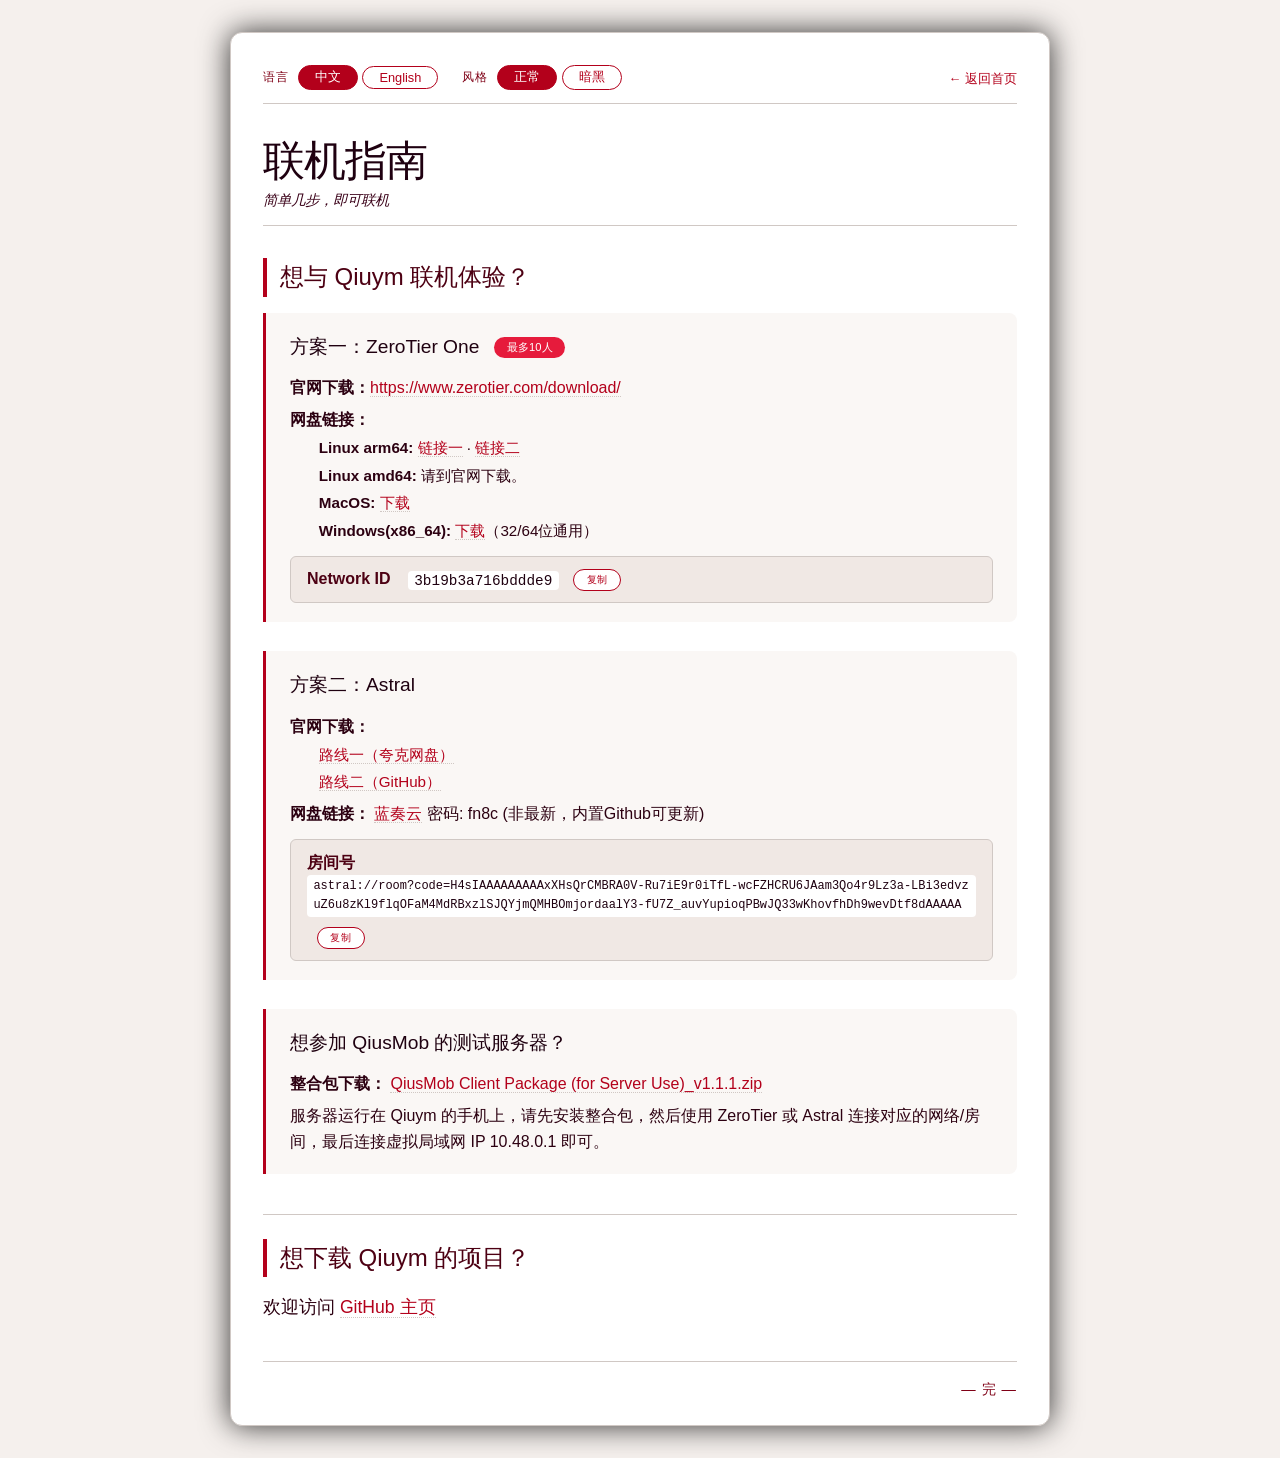
==== tutorial/index.html @ b1def3f1 "Add home" ====
<!DOCTYPE html>
<html lang="zh-CN">
<head>
    <meta charset="UTF-8" />
    <meta name="viewport" content="width=device-width, initial-scale=1.0" />
    <title>qym1421.■■■.■</title>
    <link rel="stylesheet" href="../style.css" />
</head>
<body>
    <div id="app">
        <!-- 控制栏 -->
        <div class="control-bar">
            <div class="lang-group">
                <span class="label">语言</span>
                <button class="lang-btn active" data-lang="zh">中文</button>
                <button class="lang-btn" data-lang="en">English</button>
            </div>
            <div class="style-group">
                <span class="label">风格</span>
                <button class="style-btn active" data-theme="light">正常</button>
                <button class="style-btn" data-theme="dark">暗黑</button>
            </div>
            <div style="margin-left: auto;">
                <a href="../" style="font-size:0.8rem; border-bottom:none;">← 返回首页</a>
            </div>
        </div>

        <!-- ===== 中文内容 ===== -->
        <div id="content-zh" class="content active">
            <header>
                <h1 id="zh-title">联机指南</h1>
                <p id="zh-sub" class="sub">简单几步，即可联机</p>
            </header>

            <section class="tutorial">
                <h2>想与 Qiuym 联机体验？</h2>

                <!-- 方案一 -->
                <div class="scheme">
                    <h3>方案一：ZeroTier One <span class="badge">最多10人</span></h3>
                    <ul class="links">
                        <li><strong>官网下载：</strong><a href="https://www.zerotier.com/download/" target="_blank">https://www.zerotier.com/download/</a></li>
                        <li><strong>网盘链接：</strong>
                            <ul>
                                <li><strong>Linux arm64:</strong> <a href="https://1847638099.share.123pan.cn/123pan/2h2dvd-NanQd" target="_blank">链接一</a> · <a href="https://1847638099.share.123pan.cn/123pan/2h2dvd-L2jQd" target="_blank">链接二</a></li>
                                <li><strong>Linux amd64:</strong> 请到官网下载。</li>
                                <li><strong>MacOS:</strong> <a href="https://1847638099.share.123pan.cn/123pan/2h2dvd-NanQd" target="_blank">下载</a></li>
                                <li><strong>Windows(x86_64):</strong> <a href="https://1847638099.share.123pan.cn/123pan/2h2dvd-NanQd" target="_blank">下载</a>（32/64位通用）</li>
                            </ul>
                        </li>
                    </ul>
                    <p class="net-id">
                        <strong>Network ID</strong>
                        <span class="id">3b19b3a716bddde9</span>
                        <button class="copy-btn" data-copy="3b19b3a716bddde9">复制</button>
                    </p>
                </div>

                <!-- 方案二 -->
                <div class="scheme">
                    <h3>方案二：Astral</h3>
                    <ul class="links">
                        <li><strong>官网下载：</strong>
                            <ul>
                                <li><a href="https://astral.fan/quick-start/download-install/" target="_blank">路线一（夸克网盘）</a></li>
                                <li><a href="https://github.com/ldoubil/astral/releases/tag/v2.9.12" target="_blank">路线二（GitHub）</a></li>
                            </ul>
                        </li>
                        <li><strong>网盘链接：</strong> <a href="https://wwbbs.lanzouq.com/iJL3G41gvura" target="_blank">蓝奏云</a> 密码: fn8c (非最新，内置Github可更新)</li>
                    </ul>
                    <p class="room">
                        <strong>房间号</strong>
                        <span class="code">astral://room?code=H4sIAAAAAAAAAxXHsQrCMBRA0V-Ru7iE9r0iTfL-wcFZHCRU6JAam3Qo4r9Lz3a-LBi3edvzuZ6u8zKl9flqOFaM4MdRBxzlSJQYjmQMHBOmjordaalY3-fU7Z_auvYupioqPBwJQ33wKhovfhDh9wevDtf8dAAAAA</span>
                        <button class="copy-btn" data-copy="astral://room?code=H4sIAAAAAAAAAxXHsQrCMBRA0V-Ru7iE9r0iTfL-wcFZHCRU6JAam3Qo4r9Lz3a-LBi3edvzuZ6u8zKl9flqOFaM4MdRBxzlSJQYjmQMHBOmjordaalY3-fU7Z_auvYupioqPBwJQ33wKhovfhDh9wevDtf8dAAAAA">复制</button>
                    </p>
                </div>

                <!-- 测试服务器 -->
                <div class="scheme" id="zh-server-test">
                    <h3 id="zh-server-title">想参加 QiusMob 的测试服务器？</h3>
                    <ul class="links">
                        <li><strong>整合包下载：</strong> <a href="download/QiusMob%20Client%20Package%20(for%20Server%20Use)_v1.1.1.zip" target="_blank">QiusMob Client Package (for Server Use)_v1.1.1.zip</a></li>
                    </ul>
                    <p id="zh-server-desc" class="server-desc">服务器运行在 Qiuym 的手机上，请先安装整合包，然后使用 ZeroTier 或 Astral 连接对应的网络/房间，最后连接虚拟局域网 IP <code>10.48.0.1</code> 即可。</p>
                </div>

                <!-- 项目 -->
                <div class="project">
                    <h2>想下载 Qiuym 的项目？</h2>
                    <p>欢迎访问 <a href="https://github.com/qym1421/" target="_blank">GitHub 主页</a></p>
                </div>
            </section>

            <footer>
                <p id="zh-footer">— 完 —</p>
            </footer>
        </div>

        <!-- ===== 英文内容 ===== -->
        <div id="content-en" class="content">
            <header>
                <h1 id="en-title">Connection Guide</h1>
                <p id="en-sub" class="sub">Get started in a few steps</p>
            </header>

            <section class="tutorial">
                <h2>Want to play with Qiuym?</h2>

                <!-- 方案一 -->
                <div class="scheme">
                    <h3>Option 1: ZeroTier One <span class="badge">up to 10 players</span></h3>
                    <ul class="links">
                        <li><strong>Official site:</strong> <a href="https://www.zerotier.com/download/" target="_blank">https://www.zerotier.com/download/</a></li>
                        <li><strong>Cloud links:</strong>
                            <ul>
                                <li><strong>Linux arm64:</strong> <a href="https://1847638099.share.123pan.cn/123pan/2h2dvd-NanQd" target="_blank">Link 1</a> · <a href="https://1847638099.share.123pan.cn/123pan/2h2dvd-L2jQd" target="_blank">Link 2</a></li>
                                <li><strong>Linux amd64:</strong> Download from official site.</li>
                                <li><strong>MacOS:</strong> <a href="https://1847638099.share.123pan.cn/123pan/2h2dvd-NanQd" target="_blank">Download</a></li>
                                <li><strong>Windows(x86_64):</strong> <a href="https://1847638099.share.123pan.cn/123pan/2h2dvd-NanQd" target="_blank">Download</a> (32/64-bit universal)</li>
                            </ul>
                        </li>
                    </ul>
                    <p class="net-id">
                        <strong>Network ID</strong>
                        <span class="id">3b19b3a716bddde9</span>
                        <button class="copy-btn" data-copy="3b19b3a716bddde9">Copy</button>
                    </p>
                </div>

                <!-- 方案二 -->
                <div class="scheme">
                    <h3>Option 2: Astral</h3>
                    <ul class="links">
                        <li><strong>Official site:</strong>
                            <ul>
                                <li><a href="https://astral.fan/quick-start/download-install/" target="_blank">Route 1 (Quark)</a></li>
                                <li><a href="https://github.com/ldoubil/astral/releases/tag/v2.9.12" target="_blank">Route 2 (GitHub)</a></li>
                            </ul>
                        </li>
                        <li><strong>Cloud link:</strong> <a href="https://wwbbs.lanzouq.com/iJL3G41gvura" target="_blank">Lanzou</a> Password: fn8c (not latest, update via built-in GitHub)</li>
                    </ul>
                    <p class="room">
                        <strong>Room code</strong>
                        <span class="code">astral://room?code=H4sIAAAAAAAAAxXHsQrCMBRA0V-Ru7iE9r0iTfL-wcFZHCRU6JAam3Qo4r9Lz3a-LBi3edvzuZ6u8zKl9flqOFaM4MdRBxzlSJQYjmQMHBOmjordaalY3-fU7Z_auvYupioqPBwJQ33wKhovfhDh9wevDtf8dAAAAA</span>
                        <button class="copy-btn" data-copy="astral://room?code=H4sIAAAAAAAAAxXHsQrCMBRA0V-Ru7iE9r0iTfL-wcFZHCRU6JAam3Qo4r9Lz3a-LBi3edvzuZ6u8zKl9flqOFaM4MdRBxzlSJQYjmQMHBOmjordaalY3-fU7Z_auvYupioqPBwJQ33wKhovfhDh9wevDtf8dAAAAA">Copy</button>
                    </p>
                </div>

                <!-- 测试服务器 -->
                <div class="scheme" id="en-server-test">
                    <h3 id="en-server-title">Want to join QiusMob test server?</h3>
                    <ul class="links">
                        <li><strong>Package download:</strong> <a href="download/QiusMob%20Client%20Package%20(for%20Server%20Use)_v1.1.1.zip" target="_blank">QiusMob Client Package (for Server Use)_v1.1.1.zip</a></li>
                    </ul>
                    <p id="en-server-desc" class="server-desc">The server runs on Qiuym's phone. Install the package, use ZeroTier or Astral to join the network/room, then connect to virtual LAN IP <code>10.48.0.1</code>.</p>
                </div>

                <!-- 项目 -->
                <div class="project">
                    <h2>Want Qiuym's projects?</h2>
                    <p>Visit <a href="https://github.com/qym1421/" target="_blank">GitHub homepage</a></p>
                </div>
            </section>

            <footer>
                <p id="en-footer">— End —</p>
            </footer>
        </div>
    </div>

    <script>
        (function() {
            // ---- DOM ----
            const zhTitle = document.getElementById('zh-title');
            const zhSub = document.getElementById('zh-sub');
            const zhFooter = document.getElementById('zh-footer');
            const zhServerTitle = document.getElementById('zh-server-title');
            const zhServerDesc = document.getElementById('zh-server-desc');

            const enTitle = document.getElementById('en-title');
            const enSub = document.getElementById('en-sub');
            const enFooter = document.getElementById('en-footer');
            const enServerTitle = document.getElementById('en-server-title');
            const enServerDesc = document.getElementById('en-server-desc');

            const langBtns = document.querySelectorAll('.lang-btn');
            const styleBtns = document.querySelectorAll('.style-btn');
            const app = document.getElementById('app');

            // ---- 文案更新 ----
            function updateThemeTexts(theme) {
                const isDark = (theme === 'dark');

                zhTitle.textContent = isDark ? '呀，你找到我了呀？' : '联机指南';
                zhSub.textContent = isDark ? '乖乖留下来吧~' : '简单几步，即可联机';
                zhFooter.textContent = isDark ? '你喜欢我？' : '— 完 —';
                zhServerTitle.textContent = isDark ? '呀，你也想参加主人的测试服吗？' : '想参加 QiusMob 的测试服务器？';
                zhServerDesc.textContent = isDark 
                    ? '主人的手机开着服务器呢，安装了整合包就能连上哦。用 ZeroTier 或 Astral 连上网络，再连接到 IP 10.48.0.1，就能和主人一起玩啦~'
                    : '服务器运行在 Qiuym 的手机上，请先安装整合包，然后使用 ZeroTier 或 Astral 连接对应的网络/房间，最后连接虚拟局域网 IP 10.48.0.1 即可。';

                enTitle.textContent = isDark ? 'Oh my, you found me?' : 'Connection Guide';
                enSub.textContent = isDark ? 'Stay with me, okay~' : 'Get started in a few steps';
                enFooter.textContent = isDark ? 'Do you like me?' : '— End —';
                enServerTitle.textContent = isDark ? 'Oh, you want to join master\'s test server too?' : 'Want to join QiusMob test server?';
                enServerDesc.textContent = isDark 
                    ? 'Master\'s phone is hosting the server. Install the package and connect via ZeroTier or Astral, then connect to IP 10.48.0.1 to play with master~'
                    : 'The server runs on Qiuym\'s phone. Install the package, use ZeroTier or Astral to join the network/room, then connect to virtual LAN IP 10.48.0.1.';
            }

            // ---- 风格切换 ----
            function setTheme(theme) {
                styleBtns.forEach(btn => {
                    btn.classList.toggle('active', btn.dataset.theme === theme);
                });
                app.classList.toggle('theme-dark', theme === 'dark');
                updateThemeTexts(theme);
            }

            styleBtns.forEach(btn => {
                btn.addEventListener('click', function() {
                    setTheme(this.dataset.theme);
                });
            });

            // ---- 语言切换 ----
            function setLang(lang) {
                langBtns.forEach(btn => {
                    btn.classList.toggle('active', btn.dataset.lang === lang);
                });
                document.getElementById('content-zh').classList.toggle('active', lang === 'zh');
                document.getElementById('content-en').classList.toggle('active', lang === 'en');
            }

            langBtns.forEach(btn => {
                btn.addEventListener('click', function() {
                    setLang(this.dataset.lang);
                });
            });

            // ---- 复制功能 ----
            document.querySelectorAll('.copy-btn').forEach(btn => {
                btn.addEventListener('click', function(e) {
                    e.stopPropagation();
                    const text = this.getAttribute('data-copy');
                    if (!text) return;
                    if (navigator.clipboard && navigator.clipboard.writeText) {
                        navigator.clipboard.writeText(text).then(() => {
                            showCopied(this);
                        }).catch(() => {
                            fallbackCopy(text, this);
                        });
                    } else {
                        fallbackCopy(text, this);
                    }
                });
            });

            function fallbackCopy(text, btn) {
                const input = document.createElement('input');
                input.value = text;
                input.style.position = 'fixed';
                input.style.opacity = '0';
                document.body.appendChild(input);
                input.select();
                try {
                    document.execCommand('copy');
                    showCopied(btn);
                } catch (err) {}
                document.body.removeChild(input);
            }

            function showCopied(btn) {
                const original = btn.textContent;
                btn.textContent = '✔';
                btn.classList.add('copied');
                clearTimeout(btn._timer);
                btn._timer = setTimeout(() => {
                    btn.textContent = original;
                    btn.classList.remove('copied');
                }, 2000);
            }

            // ---- 初始化 ----
            setTheme('light');
        })();
    </script>
</body>
</html>
---- style.css ----
/* ===== 颜色变量：亮色主题（默认） ===== */
:root {
    --bg-body: #f5f0ed;
    --bg-app: #ffffff;
    --bg-scheme: #faf7f5;
    --text-header: #1F0010;
    --text-sub: #3A0018;
    --text-body: #2C0011;
    --text-strong: #4D0013;
    --text-muted: #7F0016;
    --border-main: #d0c8c4;
    --border-scheme: #B3001B;
    --link-color: #B3001B;
    --link-hover: #D40B2E;
    --badge-bg: #E61B3C;
    --badge-text: #ffffff;
    --id-bg: #f0e8e4;
    --id-text: #1F0010;
    --btn-bg: #ffffff;
    --btn-border: #B3001B;
    --btn-text: #B3001B;
    --btn-hover-bg: #B3001B;
    --btn-hover-border: #B3001B;
    --btn-hover-text: #ffffff;
    --copy-bg: #ffffff;
    --copy-border: #B3001B;
    --copy-text: #B3001B;
    --copy-hover-bg: #B3001B;
    --copy-hover-border: #B3001B;
    --copy-hover-text: #ffffff;
    --footer-color: #7F0016;
}

/* ===== 暗黑主题（覆盖） ===== */
.theme-dark {
    --bg-body: #1F0010;
    --bg-app: #3A0018;
    --bg-scheme: #2C0011;
    --text-header: #F06474;
    --text-sub: #E83350;
    --text-body: #F2798C;
    --text-strong: #F04256;
    --text-muted: #B3001B;
    --border-main: #4D0013;
    --border-scheme: #C40020;
    --link-color: #E61B3C;
    --link-hover: #F06474;
    --badge-bg: #B3001B;
    --badge-text: #f0d0d0;
    --id-bg: #1F0010;
    --id-text: #F2798C;
    --btn-bg: #3A0018;
    --btn-border: #7F0016;
    --btn-text: #D40B2E;
    --btn-hover-bg: #99001A;
    --btn-hover-border: #E61B3C;
    --btn-hover-text: #ffffff;
    --copy-bg: #3A0018;
    --copy-border: #7F0016;
    --copy-text: #D40B2E;
    --copy-hover-bg: #99001A;
    --copy-hover-border: #E61B3C;
    --copy-hover-text: #ffffff;
    /* 页脚颜色调亮 */
    --footer-color: #FFB0C0;
}

/* ===== 专门提亮描述文字 ===== */
.theme-dark .server-desc {
    color: #FFE8EE;  /* 极亮粉白，清晰可读 */
}

/* ===== 基础重置（不变） ===== */
* {
    margin: 0;
    padding: 0;
    box-sizing: border-box;
}

body {
    background-color: var(--bg-body);
    color: var(--text-body);
    font-family: 'Segoe UI', 'Helvetica Neue', Arial, sans-serif;
    line-height: 1.6;
    min-height: 100vh;
    display: flex;
    justify-content: center;
    align-items: center;
    padding: 2rem 1rem;
    transition: background-color 0.3s, color 0.3s;
}

#app {
    max-width: 820px;
    width: 100%;
    background-color: var(--bg-app);
    border: 1px solid var(--border-main);
    border-radius: 12px;
    padding: 2rem 2rem 1.5rem;
    box-shadow: 0 0 30px rgba(0,0,0,0.8);
    transition: background-color 0.3s, border-color 0.3s, box-shadow 0.3s;
}

/* ===== 控制栏 ===== */
.control-bar {
    display: flex;
    flex-wrap: wrap;
    justify-content: space-between;
    align-items: center;
    gap: 0.8rem 1.5rem;
    margin-bottom: 2rem;
    border-bottom: 1px solid var(--border-main);
    padding-bottom: 0.8rem;
}

.lang-group, .style-group {
    display: flex;
    align-items: center;
    gap: 0.3rem;
    flex-wrap: wrap;
}

.label {
    font-size: 0.75rem;
    color: var(--text-muted);
    margin-right: 0.3rem;
    font-weight: 300;
    letter-spacing: 0.5px;
}

.lang-btn, .style-btn {
    background: transparent;
    border: 1px solid var(--btn-border);
    color: var(--btn-text);
    padding: 0.2rem 1rem;
    font-size: 0.8rem;
    border-radius: 30px;
    cursor: pointer;
    transition: all 0.2s;
    font-weight: 300;
    background-color: var(--btn-bg);
}

.lang-btn:hover, .style-btn:hover {
    background-color: var(--btn-hover-bg);
    color: var(--btn-hover-text);
    border-color: var(--btn-hover-border);
}

.lang-btn.active, .style-btn.active {
    background-color: var(--btn-hover-bg);
    color: var(--btn-hover-text);
    border-color: var(--btn-hover-border);
    font-weight: 500;
}

/* ===== 内容切换 ===== */
.content {
    display: none;
    animation: fade 0.3s ease;
}
.content.active {
    display: block;
}
@keyframes fade {
    0% { opacity: 0.3; }
    100% { opacity: 1; }
}

/* ===== 头部 ===== */
header {
    border-bottom: 1px solid var(--border-main);
    padding-bottom: 0.8rem;
    margin-bottom: 2rem;
}
header h1 {
    font-size: 2.6rem;
    font-weight: 400;
    color: var(--text-header);
    letter-spacing: -1px;
    line-height: 1.2;
}
header .sub {
    color: var(--text-sub);
    font-size: 0.9rem;
    margin-top: 0.2rem;
    font-style: italic;
}

/* ===== 教程主体 ===== */
.tutorial h2 {
    font-size: 1.5rem;
    font-weight: 300;
    color: var(--text-strong);
    margin: 1.8rem 0 1rem 0;
    border-left: 4px solid var(--border-scheme);
    padding-left: 0.8rem;
}
.tutorial h2:first-of-type {
    margin-top: 0;
}

.scheme {
    background-color: var(--bg-scheme);
    border-left: 3px solid var(--border-scheme);
    padding: 1.2rem 1.5rem;
    margin-bottom: 1.8rem;
    border-radius: 0 8px 8px 0;
    transition: background-color 0.3s;
}
.scheme h3 {
    font-size: 1.2rem;
    font-weight: 400;
    color: var(--text-header);
    margin-bottom: 0.8rem;
}

.badge {
    display: inline-block;
    background-color: var(--badge-bg);
    color: var(--badge-text);
    font-size: 0.7rem;
    padding: 0.1rem 0.8rem;
    border-radius: 20px;
    vertical-align: middle;
    margin-left: 0.6rem;
    font-weight: 300;
}

.links {
    list-style: none;
    padding-left: 0;
}
.links li {
    margin: 0.4rem 0;
    color: var(--text-body);
}
.links ul {
    list-style: none;
    padding-left: 1.8rem;
    margin: 0.2rem 0;
}
.links ul li {
    margin: 0.2rem 0;
    font-size: 0.95rem;
}

a {
    color: var(--link-color);
    text-decoration: none;
    border-bottom: 1px dotted var(--border-main);
    transition: color 0.2s, border-color 0.2s;
}
a:hover {
    color: var(--link-hover);
    border-bottom-color: var(--link-hover);
}

.net-id, .room {
    margin-top: 0.8rem;
    background-color: var(--id-bg);
    padding: 0.6rem 1rem;
    border-radius: 6px;
    border: 1px solid var(--border-main);
    transition: background-color 0.3s;
}
.net-id strong, .room strong {
    color: var(--text-strong);
    margin-right: 0.8rem;
}
.id, .code {
    color: var(--id-text);
    font-family: 'Courier New', monospace;
    word-break: break-all;
    font-size: 0.9rem;
    background-color: var(--bg-app);
    padding: 0.1rem 0.4rem;
    border-radius: 4px;
    transition: color 0.3s, background-color 0.3s;
}
.code {
    font-size: 0.75rem;
    display: inline-block;
    max-width: 100%;
    overflow-x: auto;
}

.project {
    margin-top: 2.5rem;
    padding-top: 1.5rem;
    border-top: 1px solid var(--border-main);
}
.project h2 {
    border-left-color: var(--link-color);
}
.project p {
    margin-top: 0.5rem;
    font-size: 1.1rem;
}

/* ===== 页脚 ===== */
footer {
    margin-top: 2.5rem;
    text-align: right;
    border-top: 1px solid var(--border-main);
    padding-top: 1rem;
    color: var(--footer-color);
    font-size: 0.9rem;
    letter-spacing: 1px;
}

/* ===== 复制按钮 ===== */
#app .copy-btn {
    background: var(--copy-bg);
    border: 1px solid var(--copy-border);
    color: var(--copy-text);
    font-size: 0.65rem;
    padding: 0.1rem 0.8rem;
    border-radius: 14px;
    cursor: pointer;
    margin-left: 0.6rem;
    transition: all 0.2s;
    line-height: 1.6;
    vertical-align: middle;
    font-weight: 300;
    letter-spacing: 0.3px;
    box-shadow: none;
    appearance: none;
    -webkit-appearance: none;
}
#app .copy-btn:hover {
    background: var(--copy-hover-bg);
    border-color: var(--copy-hover-border);
    color: var(--copy-hover-text);
}
#app .copy-btn.copied {
    background: var(--link-color);
    border-color: var(--link-color);
    color: #fff;
}

/* ===== 响应式 ===== */
@media (max-width: 600px) {
    #app {
        padding: 1rem;
    }
    header h1 {
        font-size: 2rem;
    }
    .scheme {
        padding: 0.8rem 1rem;
    }
    .control-bar {
        flex-direction: column;
        align-items: stretch;
        gap: 0.5rem;
    }
    .lang-group, .style-group {
        justify-content: center;
    }
    .code {
        font-size: 0.65rem;
    }
}
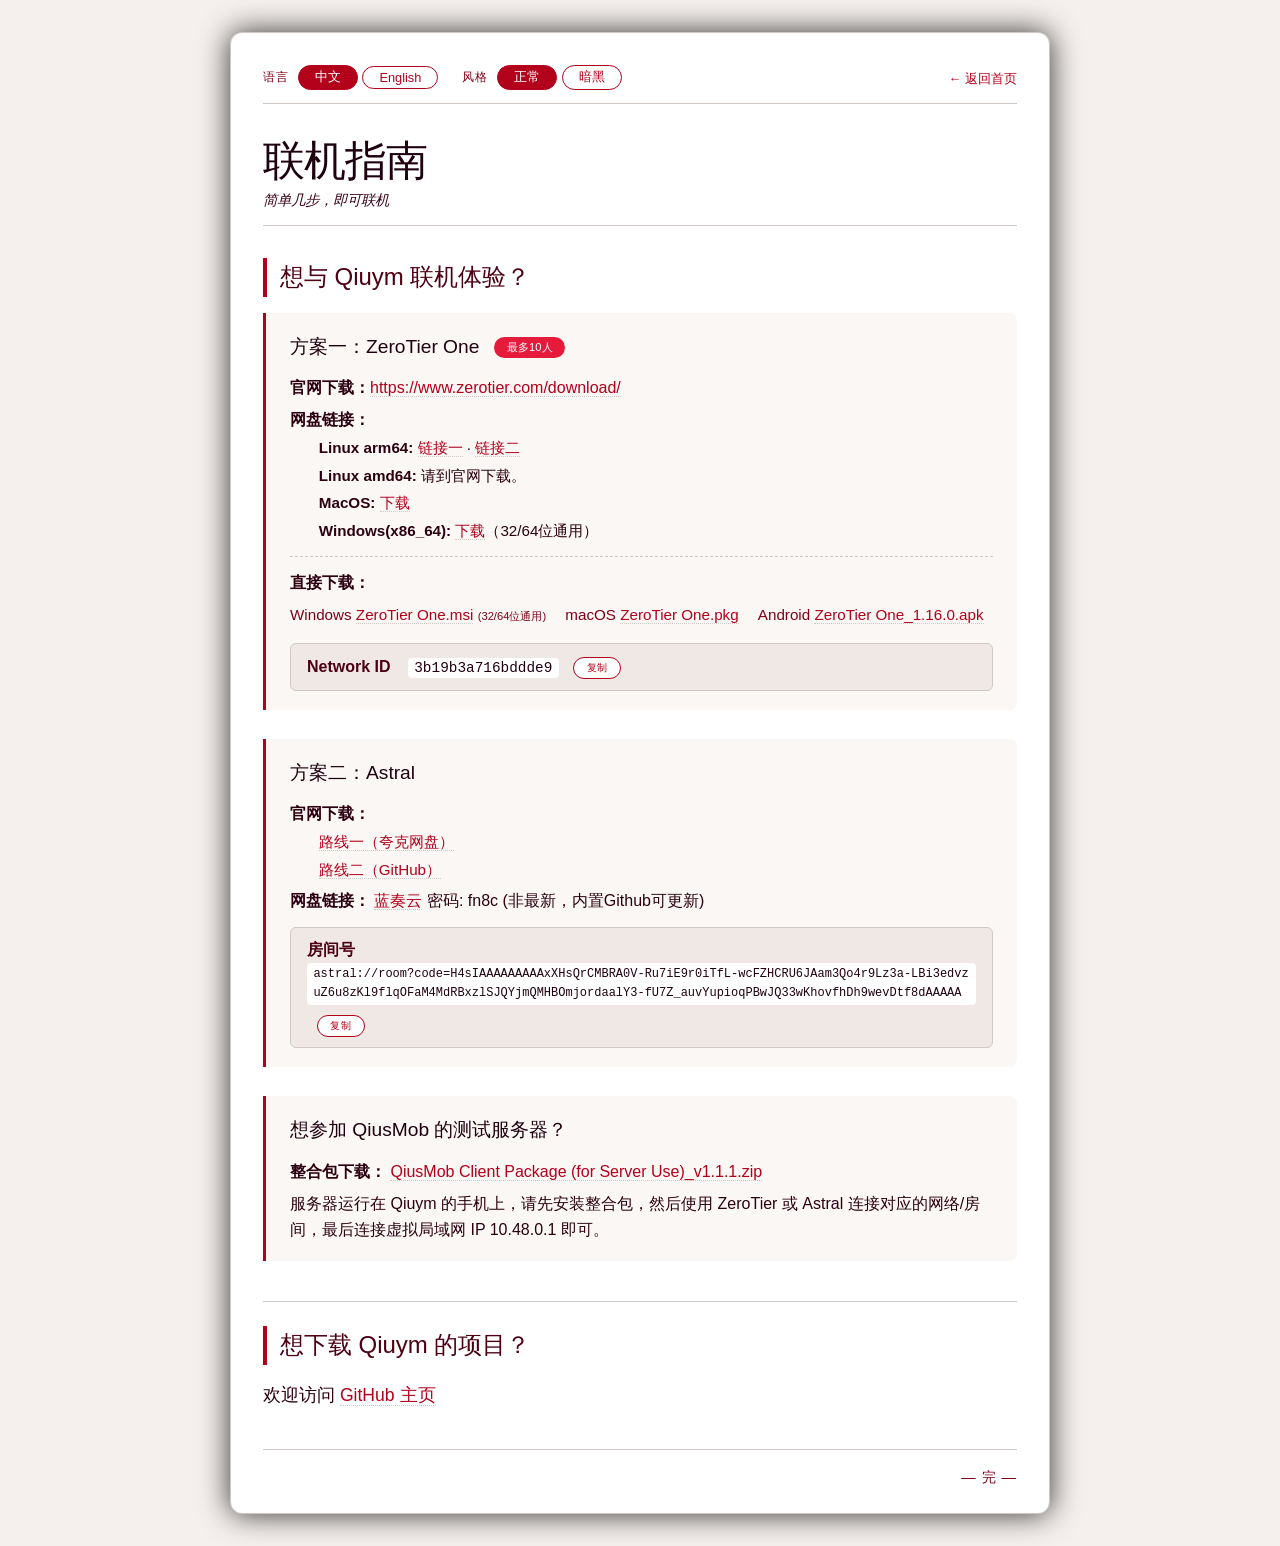
==== commit a814fe9c: "Add home" ====
--- a/tutorial/index.html
+++ b/tutorial/index.html
@@ -48,6 +48,15 @@
                                 <li><strong>Windows(x86_64):</strong> <a href="https://1847638099.share.123pan.cn/123pan/2h2dvd-NanQd" target="_blank">下载</a>（32/64位通用）</li>
                             </ul>
                         </li>
+                        <!-- ★ 直接下载 ★ -->
+                        <li style="margin-top: 0.8rem; border-top: 1px dashed var(--border-main); padding-top: 0.8rem;">
+                            <strong>直接下载：</strong>
+                            <ul style="display: flex; flex-wrap: wrap; gap: 0.5rem 1.2rem; padding-left: 0; margin-top: 0.3rem;">
+                                <li><span style="color: var(--text-muted);">Windows</span> <a href="download/ZeroTier%20One.msi" target="_blank">ZeroTier One.msi</a> <span style="font-size:0.7rem; color:var(--text-muted);">(32/64位通用)</span></li>
+                                <li><span style="color: var(--text-muted);">macOS</span> <a href="download/ZeroTier%20One.pkg" target="_blank">ZeroTier One.pkg</a></li>
+                                <li><span style="color: var(--text-muted);">Android</span> <a href="download/ZeroTier%20One_1.16.0.apk" target="_blank">ZeroTier One_1.16.0.apk</a></li>
+                            </ul>
+                        </li>
                     </ul>
                     <p class="net-id">
                         <strong>Network ID</strong>
@@ -117,6 +126,15 @@
                                 <li><strong>Linux amd64:</strong> Download from official site.</li>
                                 <li><strong>MacOS:</strong> <a href="https://1847638099.share.123pan.cn/123pan/2h2dvd-NanQd" target="_blank">Download</a></li>
                                 <li><strong>Windows(x86_64):</strong> <a href="https://1847638099.share.123pan.cn/123pan/2h2dvd-NanQd" target="_blank">Download</a> (32/64-bit universal)</li>
+                            </ul>
+                        </li>
+                        <!-- ★ Direct Download ★ -->
+                        <li style="margin-top: 0.8rem; border-top: 1px dashed var(--border-main); padding-top: 0.8rem;">
+                            <strong>Direct download:</strong>
+                            <ul style="display: flex; flex-wrap: wrap; gap: 0.5rem 1.2rem; padding-left: 0; margin-top: 0.3rem;">
+                                <li><span style="color: var(--text-muted);">Windows</span> <a href="download/ZeroTier%20One.msi" target="_blank">ZeroTier One.msi</a> <span style="font-size:0.7rem; color:var(--text-muted);">(32/64-bit)</span></li>
+                                <li><span style="color: var(--text-muted);">macOS</span> <a href="download/ZeroTier%20One.pkg" target="_blank">ZeroTier One.pkg</a></li>
+                                <li><span style="color: var(--text-muted);">Android</span> <a href="download/ZeroTier%20One_1.16.0.apk" target="_blank">ZeroTier One_1.16.0.apk</a></li>
                             </ul>
                         </li>
                     </ul>
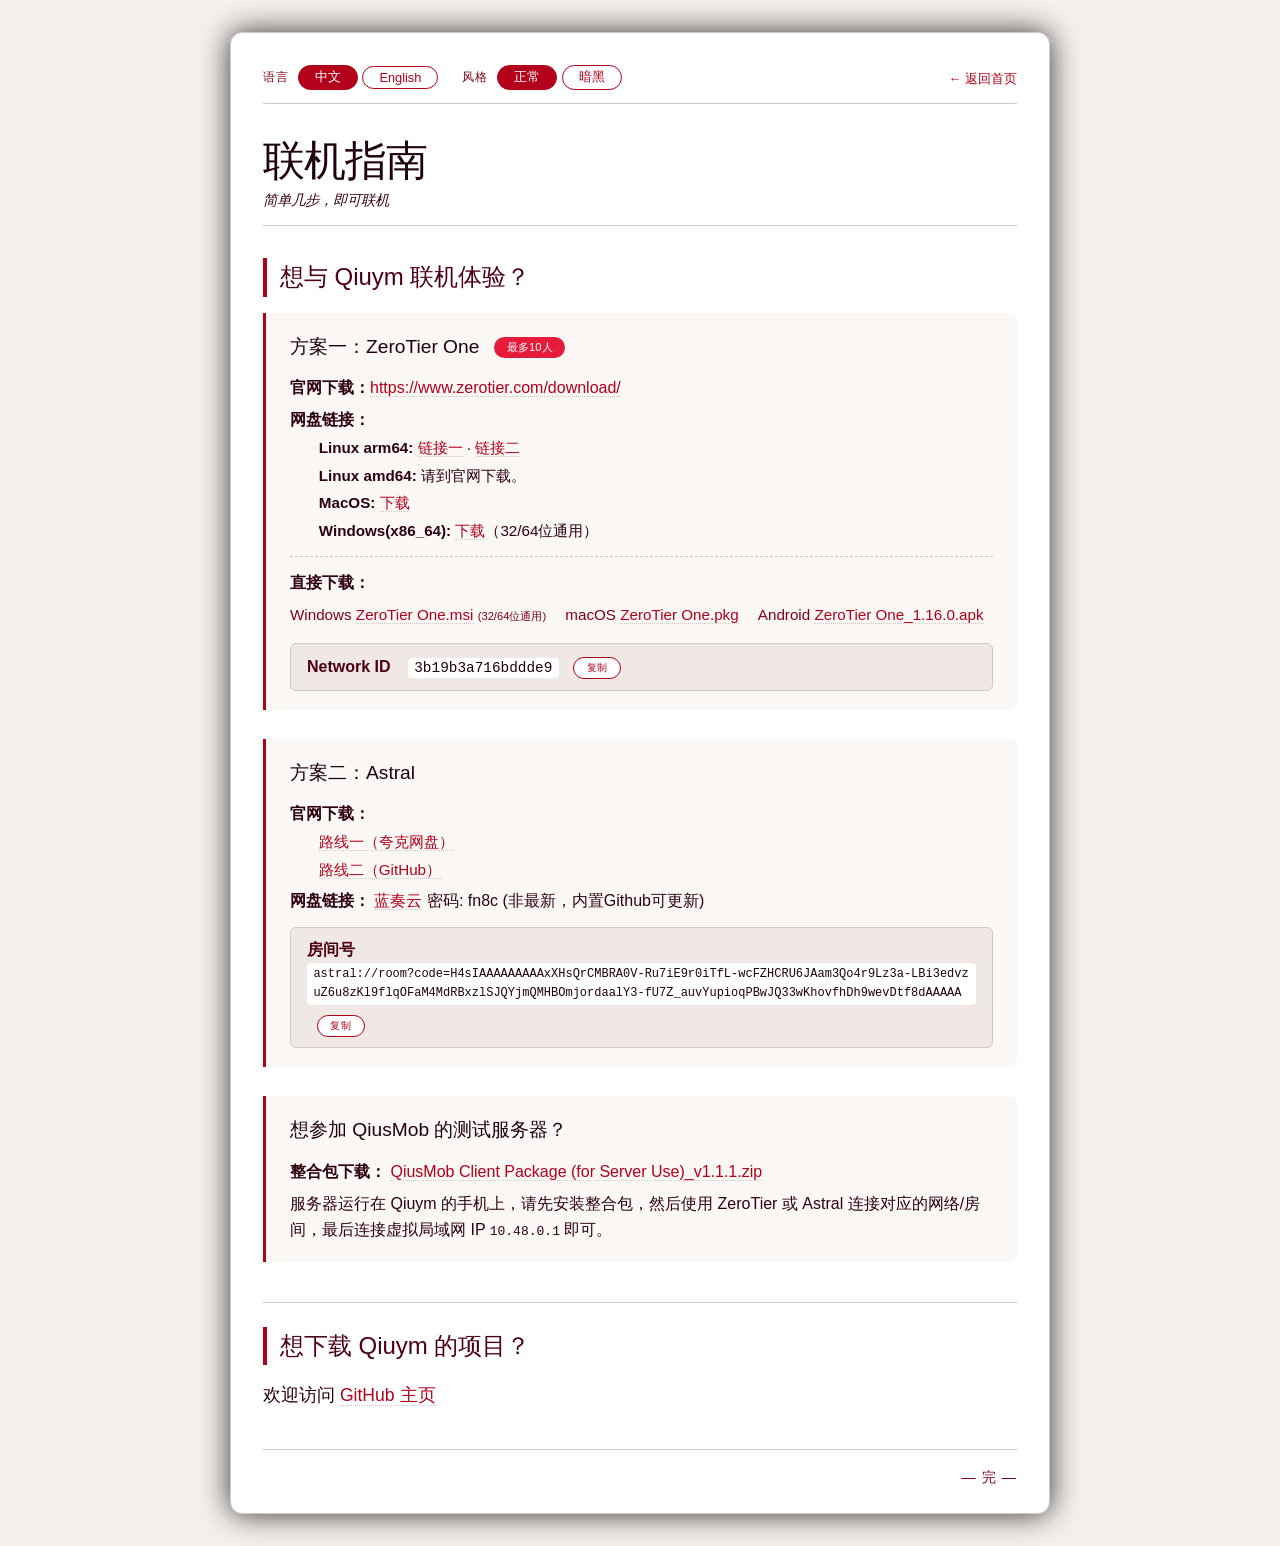
==== commit 02450bb1: "Fix2" ====
--- a/tutorial/index.html
+++ b/tutorial/index.html
@@ -33,14 +33,14 @@
             </header>
 
             <section class="tutorial">
-                <h2>想与 Qiuym 联机体验？</h2>
+                <h2 id="zh-section1-title">想与 Qiuym 联机体验？</h2>
 
                 <!-- 方案一 -->
                 <div class="scheme">
-                    <h3>方案一：ZeroTier One <span class="badge">最多10人</span></h3>
-                    <ul class="links">
-                        <li><strong>官网下载：</strong><a href="https://www.zerotier.com/download/" target="_blank">https://www.zerotier.com/download/</a></li>
-                        <li><strong>网盘链接：</strong>
+                    <h3 id="zh-zt-title">方案一：ZeroTier One <span class="badge">最多10人</span></h3>
+                    <ul class="links">
+                        <li><strong id="zh-zt-official">官网下载：</strong><a href="https://www.zerotier.com/download/" target="_blank">https://www.zerotier.com/download/</a></li>
+                        <li><strong id="zh-zt-cloud">网盘链接：</strong>
                             <ul>
                                 <li><strong>Linux arm64:</strong> <a href="https://1847638099.share.123pan.cn/123pan/2h2dvd-NanQd" target="_blank">链接一</a> · <a href="https://1847638099.share.123pan.cn/123pan/2h2dvd-L2jQd" target="_blank">链接二</a></li>
                                 <li><strong>Linux amd64:</strong> 请到官网下载。</li>
@@ -48,9 +48,8 @@
                                 <li><strong>Windows(x86_64):</strong> <a href="https://1847638099.share.123pan.cn/123pan/2h2dvd-NanQd" target="_blank">下载</a>（32/64位通用）</li>
                             </ul>
                         </li>
-                        <!-- ★ 直接下载 ★ -->
                         <li style="margin-top: 0.8rem; border-top: 1px dashed var(--border-main); padding-top: 0.8rem;">
-                            <strong>直接下载：</strong>
+                            <strong id="zh-zt-direct">直接下载：</strong>
                             <ul style="display: flex; flex-wrap: wrap; gap: 0.5rem 1.2rem; padding-left: 0; margin-top: 0.3rem;">
                                 <li><span style="color: var(--text-muted);">Windows</span> <a href="download/ZeroTier%20One.msi" target="_blank">ZeroTier One.msi</a> <span style="font-size:0.7rem; color:var(--text-muted);">(32/64位通用)</span></li>
                                 <li><span style="color: var(--text-muted);">macOS</span> <a href="download/ZeroTier%20One.pkg" target="_blank">ZeroTier One.pkg</a></li>
@@ -59,28 +58,28 @@
                         </li>
                     </ul>
                     <p class="net-id">
-                        <strong>Network ID</strong>
+                        <strong id="zh-zt-netid">Network ID</strong>
                         <span class="id">3b19b3a716bddde9</span>
-                        <button class="copy-btn" data-copy="3b19b3a716bddde9">复制</button>
+                        <button class="copy-btn" data-copy="3b19b3a716bddde9" id="zh-zt-copy">复制</button>
                     </p>
                 </div>
 
                 <!-- 方案二 -->
                 <div class="scheme">
-                    <h3>方案二：Astral</h3>
-                    <ul class="links">
-                        <li><strong>官网下载：</strong>
+                    <h3 id="zh-astral-title">方案二：Astral</h3>
+                    <ul class="links">
+                        <li><strong id="zh-astral-official">官网下载：</strong>
                             <ul>
                                 <li><a href="https://astral.fan/quick-start/download-install/" target="_blank">路线一（夸克网盘）</a></li>
                                 <li><a href="https://github.com/ldoubil/astral/releases/tag/v2.9.12" target="_blank">路线二（GitHub）</a></li>
                             </ul>
                         </li>
-                        <li><strong>网盘链接：</strong> <a href="https://wwbbs.lanzouq.com/iJL3G41gvura" target="_blank">蓝奏云</a> 密码: fn8c (非最新，内置Github可更新)</li>
+                        <li><strong id="zh-astral-cloud">网盘链接：</strong> <a href="https://wwbbs.lanzouq.com/iJL3G41gvura" target="_blank">蓝奏云</a> 密码: fn8c (非最新，内置Github可更新)</li>
                     </ul>
                     <p class="room">
-                        <strong>房间号</strong>
+                        <strong id="zh-astral-room">房间号</strong>
                         <span class="code">astral://room?code=H4sIAAAAAAAAAxXHsQrCMBRA0V-Ru7iE9r0iTfL-wcFZHCRU6JAam3Qo4r9Lz3a-LBi3edvzuZ6u8zKl9flqOFaM4MdRBxzlSJQYjmQMHBOmjordaalY3-fU7Z_auvYupioqPBwJQ33wKhovfhDh9wevDtf8dAAAAA</span>
-                        <button class="copy-btn" data-copy="astral://room?code=H4sIAAAAAAAAAxXHsQrCMBRA0V-Ru7iE9r0iTfL-wcFZHCRU6JAam3Qo4r9Lz3a-LBi3edvzuZ6u8zKl9flqOFaM4MdRBxzlSJQYjmQMHBOmjordaalY3-fU7Z_auvYupioqPBwJQ33wKhovfhDh9wevDtf8dAAAAA">复制</button>
+                        <button class="copy-btn" data-copy="astral://room?code=H4sIAAAAAAAAAxXHsQrCMBRA0V-Ru7iE9r0iTfL-wcFZHCRU6JAam3Qo4r9Lz3a-LBi3edvzuZ6u8zKl9flqOFaM4MdRBxzlSJQYjmQMHBOmjordaalY3-fU7Z_auvYupioqPBwJQ33wKhovfhDh9wevDtf8dAAAAA" id="zh-astral-copy">复制</button>
                     </p>
                 </div>
 
@@ -88,15 +87,15 @@
                 <div class="scheme" id="zh-server-test">
                     <h3 id="zh-server-title">想参加 QiusMob 的测试服务器？</h3>
                     <ul class="links">
-                        <li><strong>整合包下载：</strong> <a href="download/QiusMob%20Client%20Package%20(for%20Server%20Use)_v1.1.1.zip" target="_blank">QiusMob Client Package (for Server Use)_v1.1.1.zip</a></li>
+                        <li><strong id="zh-server-dl">整合包下载：</strong> <a href="download/QiusMob%20Client%20Package%20(for%20Server%20Use)_v1.1.1.zip" target="_blank">QiusMob Client Package (for Server Use)_v1.1.1.zip</a></li>
                     </ul>
                     <p id="zh-server-desc" class="server-desc">服务器运行在 Qiuym 的手机上，请先安装整合包，然后使用 ZeroTier 或 Astral 连接对应的网络/房间，最后连接虚拟局域网 IP <code>10.48.0.1</code> 即可。</p>
                 </div>
 
                 <!-- 项目 -->
                 <div class="project">
-                    <h2>想下载 Qiuym 的项目？</h2>
-                    <p>欢迎访问 <a href="https://github.com/qym1421/" target="_blank">GitHub 主页</a></p>
+                    <h2 id="zh-project-title">想下载 Qiuym 的项目？</h2>
+                    <p id="zh-project-desc">欢迎访问 <a href="https://github.com/qym1421/" target="_blank">GitHub 主页</a></p>
                 </div>
             </section>
 
@@ -113,14 +112,14 @@
             </header>
 
             <section class="tutorial">
-                <h2>Want to play with Qiuym?</h2>
+                <h2 id="en-section1-title">Want to play with Qiuym?</h2>
 
                 <!-- 方案一 -->
                 <div class="scheme">
-                    <h3>Option 1: ZeroTier One <span class="badge">up to 10 players</span></h3>
-                    <ul class="links">
-                        <li><strong>Official site:</strong> <a href="https://www.zerotier.com/download/" target="_blank">https://www.zerotier.com/download/</a></li>
-                        <li><strong>Cloud links:</strong>
+                    <h3 id="en-zt-title">Option 1: ZeroTier One <span class="badge">up to 10 players</span></h3>
+                    <ul class="links">
+                        <li><strong id="en-zt-official">Official site:</strong> <a href="https://www.zerotier.com/download/" target="_blank">https://www.zerotier.com/download/</a></li>
+                        <li><strong id="en-zt-cloud">Cloud links:</strong>
                             <ul>
                                 <li><strong>Linux arm64:</strong> <a href="https://1847638099.share.123pan.cn/123pan/2h2dvd-NanQd" target="_blank">Link 1</a> · <a href="https://1847638099.share.123pan.cn/123pan/2h2dvd-L2jQd" target="_blank">Link 2</a></li>
                                 <li><strong>Linux amd64:</strong> Download from official site.</li>
@@ -128,9 +127,8 @@
                                 <li><strong>Windows(x86_64):</strong> <a href="https://1847638099.share.123pan.cn/123pan/2h2dvd-NanQd" target="_blank">Download</a> (32/64-bit universal)</li>
                             </ul>
                         </li>
-                        <!-- ★ Direct Download ★ -->
                         <li style="margin-top: 0.8rem; border-top: 1px dashed var(--border-main); padding-top: 0.8rem;">
-                            <strong>Direct download:</strong>
+                            <strong id="en-zt-direct">Direct download:</strong>
                             <ul style="display: flex; flex-wrap: wrap; gap: 0.5rem 1.2rem; padding-left: 0; margin-top: 0.3rem;">
                                 <li><span style="color: var(--text-muted);">Windows</span> <a href="download/ZeroTier%20One.msi" target="_blank">ZeroTier One.msi</a> <span style="font-size:0.7rem; color:var(--text-muted);">(32/64-bit)</span></li>
                                 <li><span style="color: var(--text-muted);">macOS</span> <a href="download/ZeroTier%20One.pkg" target="_blank">ZeroTier One.pkg</a></li>
@@ -139,28 +137,28 @@
                         </li>
                     </ul>
                     <p class="net-id">
-                        <strong>Network ID</strong>
+                        <strong id="en-zt-netid">Network ID</strong>
                         <span class="id">3b19b3a716bddde9</span>
-                        <button class="copy-btn" data-copy="3b19b3a716bddde9">Copy</button>
+                        <button class="copy-btn" data-copy="3b19b3a716bddde9" id="en-zt-copy">Copy</button>
                     </p>
                 </div>
 
                 <!-- 方案二 -->
                 <div class="scheme">
-                    <h3>Option 2: Astral</h3>
-                    <ul class="links">
-                        <li><strong>Official site:</strong>
+                    <h3 id="en-astral-title">Option 2: Astral</h3>
+                    <ul class="links">
+                        <li><strong id="en-astral-official">Official site:</strong>
                             <ul>
                                 <li><a href="https://astral.fan/quick-start/download-install/" target="_blank">Route 1 (Quark)</a></li>
                                 <li><a href="https://github.com/ldoubil/astral/releases/tag/v2.9.12" target="_blank">Route 2 (GitHub)</a></li>
                             </ul>
                         </li>
-                        <li><strong>Cloud link:</strong> <a href="https://wwbbs.lanzouq.com/iJL3G41gvura" target="_blank">Lanzou</a> Password: fn8c (not latest, update via built-in GitHub)</li>
+                        <li><strong id="en-astral-cloud">Cloud link:</strong> <a href="https://wwbbs.lanzouq.com/iJL3G41gvura" target="_blank">Lanzou</a> Password: fn8c (not latest, update via built-in GitHub)</li>
                     </ul>
                     <p class="room">
-                        <strong>Room code</strong>
+                        <strong id="en-astral-room">Room code</strong>
                         <span class="code">astral://room?code=H4sIAAAAAAAAAxXHsQrCMBRA0V-Ru7iE9r0iTfL-wcFZHCRU6JAam3Qo4r9Lz3a-LBi3edvzuZ6u8zKl9flqOFaM4MdRBxzlSJQYjmQMHBOmjordaalY3-fU7Z_auvYupioqPBwJQ33wKhovfhDh9wevDtf8dAAAAA</span>
-                        <button class="copy-btn" data-copy="astral://room?code=H4sIAAAAAAAAAxXHsQrCMBRA0V-Ru7iE9r0iTfL-wcFZHCRU6JAam3Qo4r9Lz3a-LBi3edvzuZ6u8zKl9flqOFaM4MdRBxzlSJQYjmQMHBOmjordaalY3-fU7Z_auvYupioqPBwJQ33wKhovfhDh9wevDtf8dAAAAA">Copy</button>
+                        <button class="copy-btn" data-copy="astral://room?code=H4sIAAAAAAAAAxXHsQrCMBRA0V-Ru7iE9r0iTfL-wcFZHCRU6JAam3Qo4r9Lz3a-LBi3edvzuZ6u8zKl9flqOFaM4MdRBxzlSJQYjmQMHBOmjordaalY3-fU7Z_auvYupioqPBwJQ33wKhovfhDh9wevDtf8dAAAAA" id="en-astral-copy">Copy</button>
                     </p>
                 </div>
 
@@ -168,15 +166,15 @@
                 <div class="scheme" id="en-server-test">
                     <h3 id="en-server-title">Want to join QiusMob test server?</h3>
                     <ul class="links">
-                        <li><strong>Package download:</strong> <a href="download/QiusMob%20Client%20Package%20(for%20Server%20Use)_v1.1.1.zip" target="_blank">QiusMob Client Package (for Server Use)_v1.1.1.zip</a></li>
+                        <li><strong id="en-server-dl">Package download:</strong> <a href="download/QiusMob%20Client%20Package%20(for%20Server%20Use)_v1.1.1.zip" target="_blank">QiusMob Client Package (for Server Use)_v1.1.1.zip</a></li>
                     </ul>
                     <p id="en-server-desc" class="server-desc">The server runs on Qiuym's phone. Install the package, use ZeroTier or Astral to join the network/room, then connect to virtual LAN IP <code>10.48.0.1</code>.</p>
                 </div>
 
                 <!-- 项目 -->
                 <div class="project">
-                    <h2>Want Qiuym's projects?</h2>
-                    <p>Visit <a href="https://github.com/qym1421/" target="_blank">GitHub homepage</a></p>
+                    <h2 id="en-project-title">Want Qiuym's projects?</h2>
+                    <p id="en-project-desc">Visit <a href="https://github.com/qym1421/" target="_blank">GitHub homepage</a></p>
                 </div>
             </section>
 
@@ -188,75 +186,218 @@
 
     <script>
         (function() {
-            // ---- DOM ----
-            const zhTitle = document.getElementById('zh-title');
-            const zhSub = document.getElementById('zh-sub');
-            const zhFooter = document.getElementById('zh-footer');
-            const zhServerTitle = document.getElementById('zh-server-title');
-            const zhServerDesc = document.getElementById('zh-server-desc');
-
-            const enTitle = document.getElementById('en-title');
-            const enSub = document.getElementById('en-sub');
-            const enFooter = document.getElementById('en-footer');
-            const enServerTitle = document.getElementById('en-server-title');
-            const enServerDesc = document.getElementById('en-server-desc');
-
-            const langBtns = document.querySelectorAll('.lang-btn');
-            const styleBtns = document.querySelectorAll('.style-btn');
-            const app = document.getElementById('app');
-
-            // ---- 文案更新 ----
-            function updateThemeTexts(theme) {
-                const isDark = (theme === 'dark');
-
-                zhTitle.textContent = isDark ? '呀，你找到我了呀？' : '联机指南';
-                zhSub.textContent = isDark ? '乖乖留下来吧~' : '简单几步，即可联机';
-                zhFooter.textContent = isDark ? '你喜欢我？' : '— 完 —';
-                zhServerTitle.textContent = isDark ? '呀，你也想参加主人的测试服吗？' : '想参加 QiusMob 的测试服务器？';
-                zhServerDesc.textContent = isDark 
-                    ? '主人的手机开着服务器呢，安装了整合包就能连上哦。用 ZeroTier 或 Astral 连上网络，再连接到 IP 10.48.0.1，就能和主人一起玩啦~'
-                    : '服务器运行在 Qiuym 的手机上，请先安装整合包，然后使用 ZeroTier 或 Astral 连接对应的网络/房间，最后连接虚拟局域网 IP 10.48.0.1 即可。';
-
-                enTitle.textContent = isDark ? 'Oh my, you found me?' : 'Connection Guide';
-                enSub.textContent = isDark ? 'Stay with me, okay~' : 'Get started in a few steps';
-                enFooter.textContent = isDark ? 'Do you like me?' : '— End —';
-                enServerTitle.textContent = isDark ? 'Oh, you want to join master\'s test server too?' : 'Want to join QiusMob test server?';
-                enServerDesc.textContent = isDark 
-                    ? 'Master\'s phone is hosting the server. Install the package and connect via ZeroTier or Astral, then connect to IP 10.48.0.1 to play with master~'
-                    : 'The server runs on Qiuym\'s phone. Install the package, use ZeroTier or Astral to join the network/room, then connect to virtual LAN IP 10.48.0.1.';
+            // ---- DOM 元素映射 ----
+            const elements = {
+                // 中文
+                zh: {
+                    title: document.getElementById('zh-title'),
+                    sub: document.getElementById('zh-sub'),
+                    footer: document.getElementById('zh-footer'),
+                    section1Title: document.getElementById('zh-section1-title'),
+                    ztTitle: document.getElementById('zh-zt-title'),
+                    ztOfficial: document.getElementById('zh-zt-official'),
+                    ztCloud: document.getElementById('zh-zt-cloud'),
+                    ztDirect: document.getElementById('zh-zt-direct'),
+                    ztNetid: document.getElementById('zh-zt-netid'),
+                    ztCopy: document.getElementById('zh-zt-copy'),
+                    astralTitle: document.getElementById('zh-astral-title'),
+                    astralOfficial: document.getElementById('zh-astral-official'),
+                    astralCloud: document.getElementById('zh-astral-cloud'),
+                    astralRoom: document.getElementById('zh-astral-room'),
+                    astralCopy: document.getElementById('zh-astral-copy'),
+                    serverTitle: document.getElementById('zh-server-title'),
+                    serverDl: document.getElementById('zh-server-dl'),
+                    serverDesc: document.getElementById('zh-server-desc'),
+                    projectTitle: document.getElementById('zh-project-title'),
+                    projectDesc: document.getElementById('zh-project-desc'),
+                },
+                // 英文
+                en: {
+                    title: document.getElementById('en-title'),
+                    sub: document.getElementById('en-sub'),
+                    footer: document.getElementById('en-footer'),
+                    section1Title: document.getElementById('en-section1-title'),
+                    ztTitle: document.getElementById('en-zt-title'),
+                    ztOfficial: document.getElementById('en-zt-official'),
+                    ztCloud: document.getElementById('en-zt-cloud'),
+                    ztDirect: document.getElementById('en-zt-direct'),
+                    ztNetid: document.getElementById('en-zt-netid'),
+                    ztCopy: document.getElementById('en-zt-copy'),
+                    astralTitle: document.getElementById('en-astral-title'),
+                    astralOfficial: document.getElementById('en-astral-official'),
+                    astralCloud: document.getElementById('en-astral-cloud'),
+                    astralRoom: document.getElementById('en-astral-room'),
+                    astralCopy: document.getElementById('en-astral-copy'),
+                    serverTitle: document.getElementById('en-server-title'),
+                    serverDl: document.getElementById('en-server-dl'),
+                    serverDesc: document.getElementById('en-server-desc'),
+                    projectTitle: document.getElementById('en-project-title'),
+                    projectDesc: document.getElementById('en-project-desc'),
+                }
+            };
+    
+            // ---- 4 套文案 ----
+            const texts = {
+                'zh-light': {
+                    title: '联机指南',
+                    sub: '简单几步，即可联机',
+                    footer: '— 完 —',
+                    section1Title: '想与 Qiuym 联机体验？',
+                    ztTitle: '方案一：ZeroTier One <span class="badge">最多10人</span>',
+                    ztOfficial: '官网下载：',
+                    ztCloud: '网盘链接：',
+                    ztDirect: '直接下载：',
+                    ztNetid: 'Network ID',
+                    ztCopy: '复制',
+                    astralTitle: '方案二：Astral',
+                    astralOfficial: '官网下载：',
+                    astralCloud: '网盘链接：',
+                    astralRoom: '房间号',
+                    astralCopy: '复制',
+                    serverTitle: '想参加 QiusMob 的测试服务器？',
+                    serverDl: '整合包下载：',
+                    serverDesc: '服务器运行在 Qiuym 的手机上，请先安装整合包，然后使用 ZeroTier 或 Astral 连接对应的网络/房间，最后连接虚拟局域网 IP <code>10.48.0.1</code> 即可。',
+                    projectTitle: '想下载 Qiuym 的项目？',
+                    projectDesc: '欢迎访问 <a href="https://github.com/qym1421/" target="_blank">GitHub 主页</a>',
+                },
+                'zh-dark': {
+                    title: '呀，你找到我了呀？',
+                    sub: '乖乖留下来吧~',
+                    footer: '你喜欢我？',
+                    section1Title: '想跟主人一起玩吗？',
+                    ztTitle: '方案一：ZeroTier One <span class="badge">最多10人</span>',
+                    ztOfficial: '官网（哼，懒得解释）：',
+                    ztCloud: '备用网盘（以防你找不到）：',
+                    ztDirect: '直接下载（我的珍藏）：',
+                    ztNetid: 'Network ID（记好了）：',
+                    ztCopy: '复制（别说我没帮你）',
+                    astralTitle: '方案二：Astral（这个也不错啦）',
+                    astralOfficial: '官网（有两条路哦）：',
+                    astralCloud: '网盘（密码自己看）：',
+                    astralRoom: '房间号（别弄丢了）：',
+                    astralCopy: '复制（哼，拿好）',
+                    serverTitle: '呀，你也想参加主人的测试服吗？',
+                    serverDl: '整合包下载（给你）：',
+                    serverDesc: '主人的手机开着服务器呢，安装了整合包就能连上哦。用 ZeroTier 或 Astral 连上网络，再连接到 IP 10.48.0.1，就能和主人一起玩啦~',
+                    projectTitle: '想下载主人的项目？',
+                    projectDesc: '来 <a href="https://github.com/qym1421/" target="_blank">GitHub 主页</a> 看看吧（哼，才不是特意给你准备的）',
+                },
+                'en-light': {
+                    title: 'Connection Guide',
+                    sub: 'Get started in a few steps',
+                    footer: '— End —',
+                    section1Title: 'Want to play with Qiuym?',
+                    ztTitle: 'Option 1: ZeroTier One <span class="badge">up to 10 players</span>',
+                    ztOfficial: 'Official site:',
+                    ztCloud: 'Cloud links:',
+                    ztDirect: 'Direct download:',
+                    ztNetid: 'Network ID',
+                    ztCopy: 'Copy',
+                    astralTitle: 'Option 2: Astral',
+                    astralOfficial: 'Official site:',
+                    astralCloud: 'Cloud link:',
+                    astralRoom: 'Room code',
+                    astralCopy: 'Copy',
+                    serverTitle: 'Want to join QiusMob test server?',
+                    serverDl: 'Package download:',
+                    serverDesc: 'The server runs on Qiuym\'s phone. Install the package, use ZeroTier or Astral to join the network/room, then connect to virtual LAN IP <code>10.48.0.1</code>.',
+                    projectTitle: 'Want Qiuym\'s projects?',
+                    projectDesc: 'Visit <a href="https://github.com/qym1421/" target="_blank">GitHub homepage</a>',
+                },
+                'en-dark': {
+                    title: 'Oh my, you found me?',
+                    sub: 'Stay with me, okay~',
+                    footer: 'Do you like me?',
+                    section1Title: 'Want to play with master?',
+                    ztTitle: 'Option 1: ZeroTier One <span class="badge">up to 10 players</span>',
+                    ztOfficial: 'Official site (hmph):',
+                    ztCloud: 'Backup links (just in case):',
+                    ztDirect: 'Direct download (my collection):',
+                    ztNetid: 'Network ID (remember it):',
+                    ztCopy: 'Copy (you\'re welcome)',
+                    astralTitle: 'Option 2: Astral (this one\'s fine too)',
+                    astralOfficial: 'Official site (two routes):',
+                    astralCloud: 'Cloud link (password included):',
+                    astralRoom: 'Room code (don\'t lose it):',
+                    astralCopy: 'Copy (here you go)',
+                    serverTitle: 'Oh, you want to join master\'s test server too?',
+                    serverDl: 'Package download (for you):',
+                    serverDesc: 'Master\'s phone is hosting the server. Install the package and connect via ZeroTier or Astral, then connect to IP 10.48.0.1 to play with master~',
+                    projectTitle: 'Want master\'s projects?',
+                    projectDesc: 'Check <a href="https://github.com/qym1421/" target="_blank">GitHub homepage</a> (not that I prepared it for you)',
+                }
+            };
+    
+            // ---- 当前状态 ----
+            let currentLang = 'zh';
+            let currentTheme = 'light';
+    
+            // ---- 渲染函数 ----
+            function render() {
+                const key = currentLang + '-' + currentTheme;
+                const t = texts[key];
+                if (!t) return;
+    
+                const el = elements[currentLang];
+                if (!el) return;
+    
+                el.title.textContent = t.title;
+                el.sub.textContent = t.sub;
+                el.footer.textContent = t.footer;
+                el.section1Title.textContent = t.section1Title;
+                el.ztTitle.innerHTML = t.ztTitle;
+                el.ztOfficial.textContent = t.ztOfficial;
+                el.ztCloud.textContent = t.ztCloud;
+                el.ztDirect.textContent = t.ztDirect;
+                el.ztNetid.textContent = t.ztNetid;
+                el.ztCopy.textContent = t.ztCopy;
+                el.astralTitle.textContent = t.astralTitle;
+                el.astralOfficial.textContent = t.astralOfficial;
+                el.astralCloud.textContent = t.astralCloud;
+                el.astralRoom.textContent = t.astralRoom;
+                el.astralCopy.textContent = t.astralCopy;
+                el.serverTitle.textContent = t.serverTitle;
+                el.serverDl.textContent = t.serverDl;
+                el.serverDesc.innerHTML = t.serverDesc;
+                el.projectTitle.textContent = t.projectTitle;
+                el.projectDesc.innerHTML = t.projectDesc;
             }
-
+    
+            // ---- 语言切换 ----
+            function setLang(lang) {
+                currentLang = lang;
+                document.querySelectorAll('.lang-btn').forEach(btn => {
+                    btn.classList.toggle('active', btn.dataset.lang === lang);
+                });
+                document.getElementById('content-zh').classList.toggle('active', lang === 'zh');
+                document.getElementById('content-en').classList.toggle('active', lang === 'en');
+                render();
+            }
+    
             // ---- 风格切换 ----
             function setTheme(theme) {
-                styleBtns.forEach(btn => {
+                currentTheme = theme;
+                document.querySelectorAll('.style-btn').forEach(btn => {
                     btn.classList.toggle('active', btn.dataset.theme === theme);
                 });
-                app.classList.toggle('theme-dark', theme === 'dark');
-                updateThemeTexts(theme);
+                document.getElementById('app').classList.toggle('theme-dark', theme === 'dark');
+                render();
             }
-
-            styleBtns.forEach(btn => {
+    
+            // ---- 事件绑定 ----
+            document.querySelectorAll('.lang-btn').forEach(btn => {
+                btn.addEventListener('click', function() {
+                    setLang(this.dataset.lang);
+                });
+            });
+    
+            document.querySelectorAll('.style-btn').forEach(btn => {
                 btn.addEventListener('click', function() {
                     setTheme(this.dataset.theme);
                 });
             });
-
-            // ---- 语言切换 ----
-            function setLang(lang) {
-                langBtns.forEach(btn => {
-                    btn.classList.toggle('active', btn.dataset.lang === lang);
-                });
-                document.getElementById('content-zh').classList.toggle('active', lang === 'zh');
-                document.getElementById('content-en').classList.toggle('active', lang === 'en');
-            }
-
-            langBtns.forEach(btn => {
-                btn.addEventListener('click', function() {
-                    setLang(this.dataset.lang);
-                });
-            });
-
-            // ---- 复制功能 ----
+    
+            // ---- 复制功能（不变） ----
             document.querySelectorAll('.copy-btn').forEach(btn => {
                 btn.addEventListener('click', function(e) {
                     e.stopPropagation();
@@ -273,7 +414,7 @@
                     }
                 });
             });
-
+    
             function fallbackCopy(text, btn) {
                 const input = document.createElement('input');
                 input.value = text;
@@ -287,7 +428,7 @@
                 } catch (err) {}
                 document.body.removeChild(input);
             }
-
+    
             function showCopied(btn) {
                 const original = btn.textContent;
                 btn.textContent = '✔';
@@ -298,8 +439,9 @@
                     btn.classList.remove('copied');
                 }, 2000);
             }
-
+    
             // ---- 初始化 ----
+            setLang('zh');
             setTheme('light');
         })();
     </script>
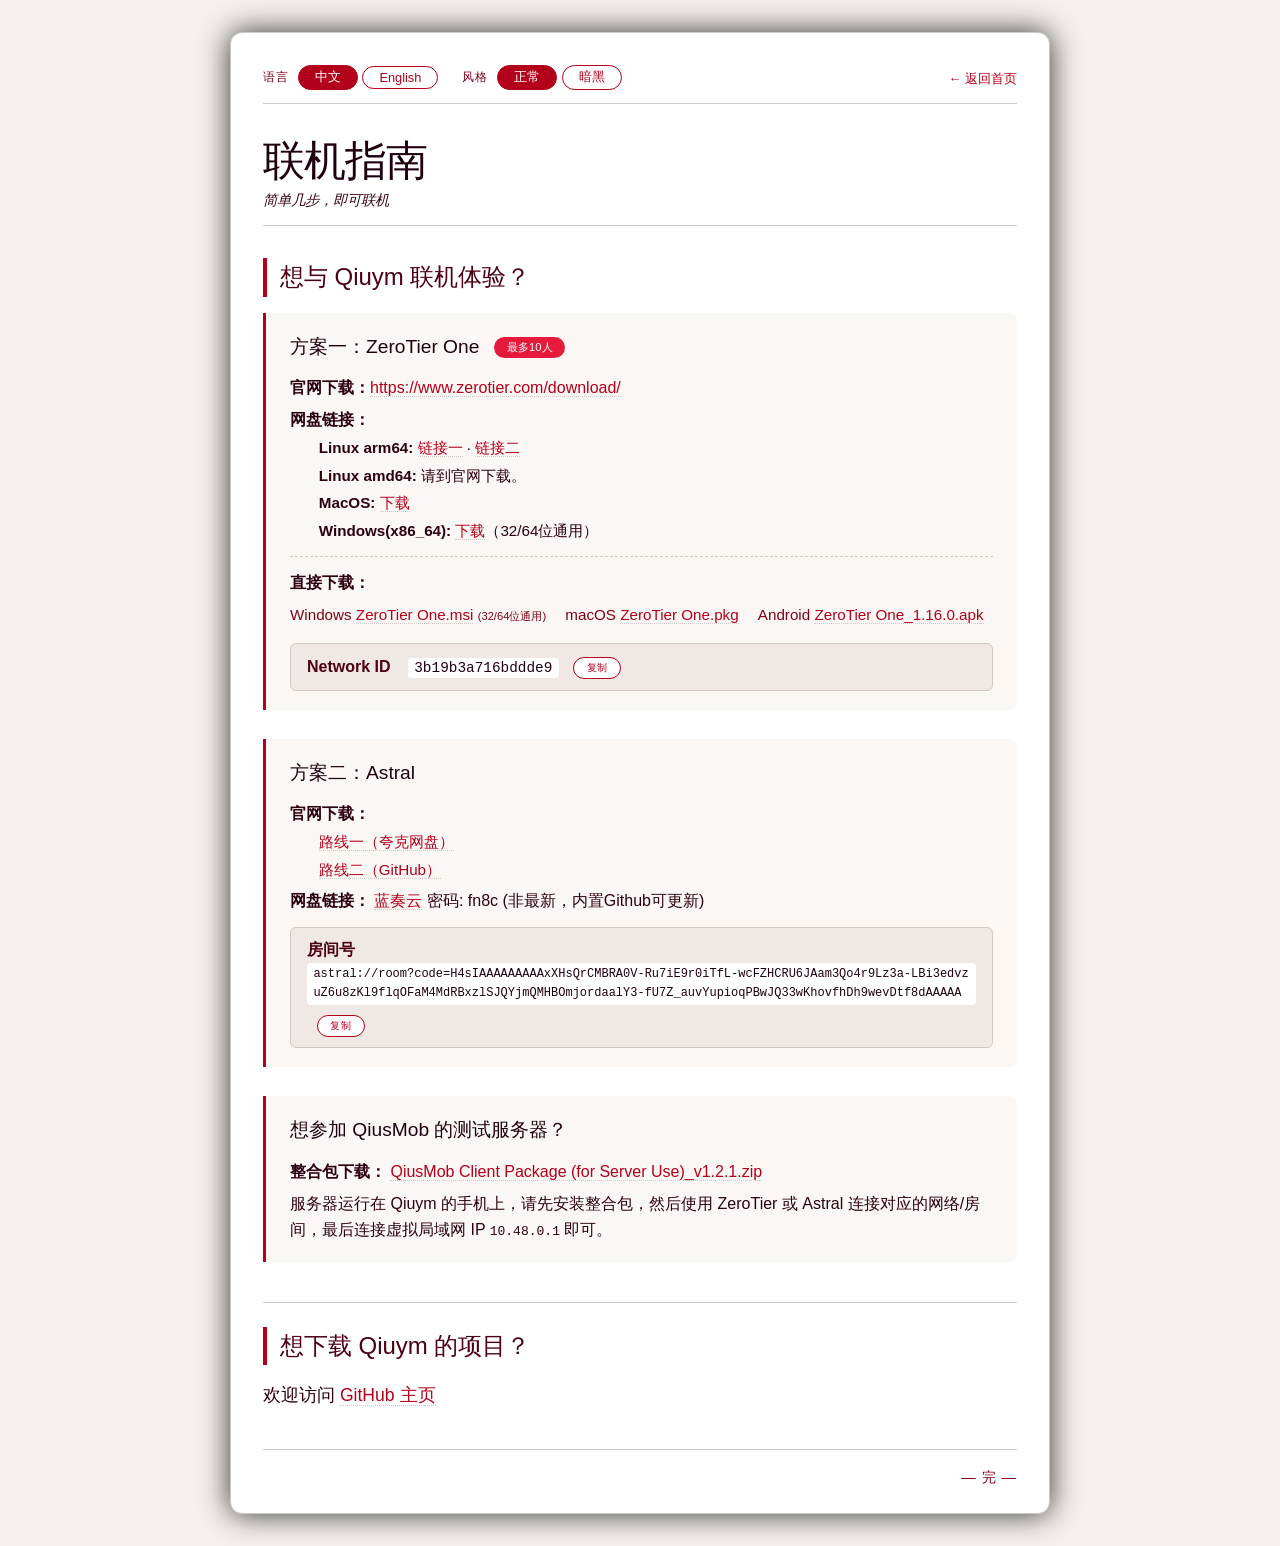
==== commit 0a31b0d9: "v1.2.1" ====
--- a/tutorial/index.html
+++ b/tutorial/index.html
@@ -87,7 +87,7 @@
                 <div class="scheme" id="zh-server-test">
                     <h3 id="zh-server-title">想参加 QiusMob 的测试服务器？</h3>
                     <ul class="links">
-                        <li><strong id="zh-server-dl">整合包下载：</strong> <a href="download/QiusMob%20Client%20Package%20(for%20Server%20Use)_v1.1.1.zip" target="_blank">QiusMob Client Package (for Server Use)_v1.1.1.zip</a></li>
+                        <li><strong id="zh-server-dl">整合包下载：</strong> <a href="download/QiusMob%20Client%20Package%20(for%20Server%20Use)_v1.2.1.zip" target="_blank">QiusMob Client Package (for Server Use)_v1.2.1.zip</a></li>
                     </ul>
                     <p id="zh-server-desc" class="server-desc">服务器运行在 Qiuym 的手机上，请先安装整合包，然后使用 ZeroTier 或 Astral 连接对应的网络/房间，最后连接虚拟局域网 IP <code>10.48.0.1</code> 即可。</p>
                 </div>
